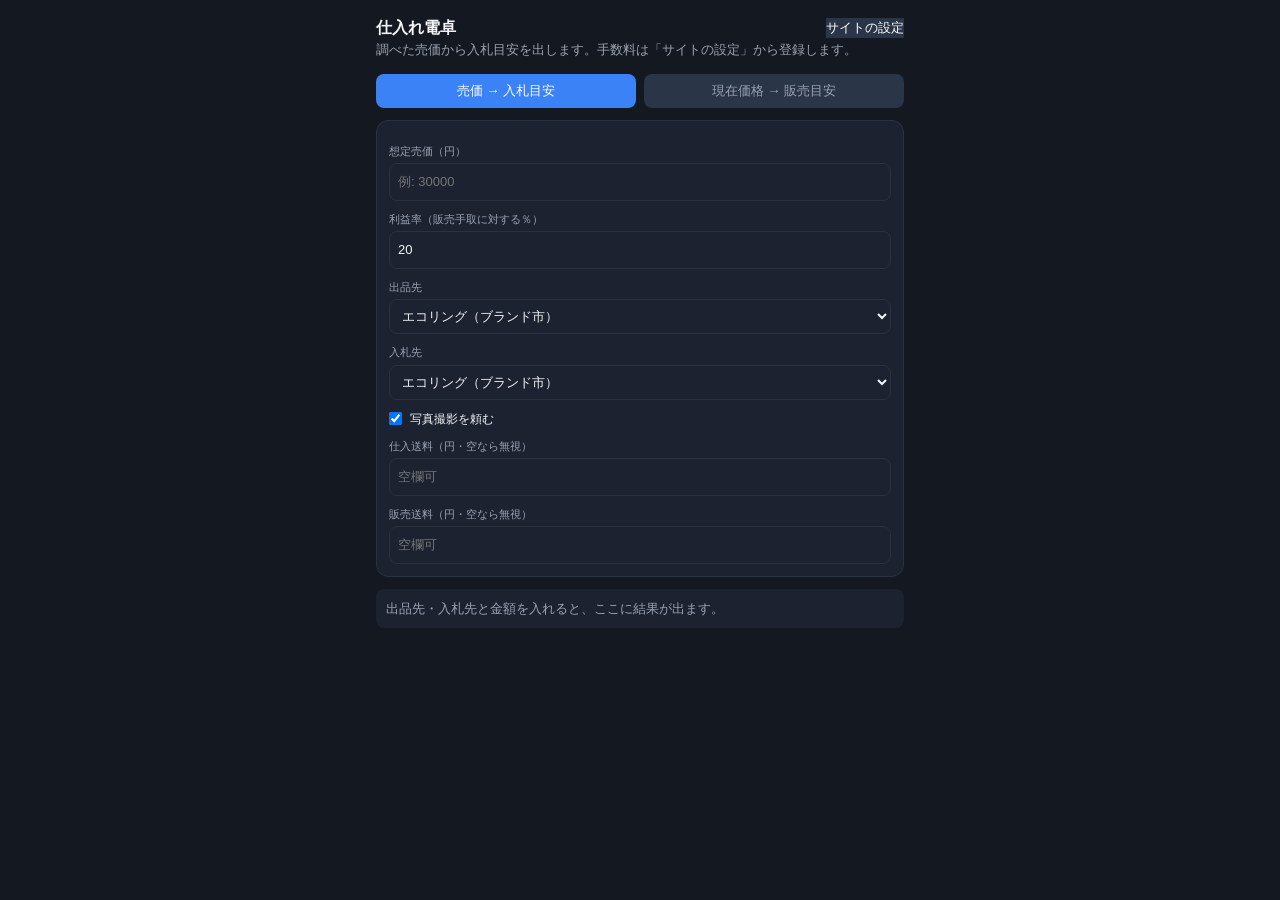
==== index.html @ 038f5865 "Add sourcing calculator for phones. Co-authored-by: Cursor <cursoragent@cursor.com>" ====
<!DOCTYPE html>
<html lang="ja">
<head>
  <meta charset="UTF-8">
  <meta name="viewport" content="width=device-width, initial-scale=1, viewport-fit=cover">
  <meta name="theme-color" content="#141820">
  <meta name="apple-mobile-web-app-capable" content="yes">
  <meta name="apple-mobile-web-app-title" content="仕入れ電卓">
  <title>仕入れ電卓</title>
  <link rel="stylesheet" href="sidepanel.css">
  <link rel="manifest" href="site.webmanifest">
  <link rel="icon" href="icons/48.png">
  <link rel="apple-touch-icon" href="icons/128.png">
</head>
<body>
  <header>
    <div class="title-row">
      <h1>仕入れ電卓</h1>
      <a id="openSettings" class="secondary" href="options.html">サイトの設定</a>
    </div>
    <p>調べた売価から入札目安を出します。手数料は「サイトの設定」から登録します。</p>
  </header>

  <div class="modes" role="tablist">
    <button type="button" id="modeBid" class="mode on">売価 → 入札目安</button>
    <button type="button" id="modeSale" class="mode">現在価格 → 販売目安</button>
  </div>

  <section class="panel">
    <div id="saleFields">
      <label for="salePrice">想定売価（円）</label>
      <input id="salePrice" inputmode="numeric" placeholder="例: 30000">
    </div>
    <div id="bidFields" hidden>
      <label for="bidPrice">現在価格／入札予定額（円）</label>
      <input id="bidPrice" inputmode="numeric" placeholder="例: 8000">
    </div>

    <label for="profitRate">利益率（販売手取に対する％）</label>
    <input id="profitRate" inputmode="decimal" value="20">

    <label for="sellSite">出品先</label>
    <select id="sellSite"></select>

    <label for="buySite">入札先</label>
    <select id="buySite"></select>

    <label class="check">
      <input type="checkbox" id="photo" checked>
      写真撮影を頼む
    </label>

    <label for="buyShip">仕入送料（円・空なら無視）</label>
    <input id="buyShip" inputmode="numeric" placeholder="空欄可">

    <label for="sellShip">販売送料（円・空なら無視）</label>
    <input id="sellShip" inputmode="numeric" placeholder="空欄可">
  </section>

  <section id="status" class="status idle">出品先・入札先を選び、金額を入れて計算してください。</section>

  <section id="result" class="result" hidden>
    <div id="answer" class="answer"></div>
    <table class="lines">
      <tbody id="lines"></tbody>
    </table>
  </section>

  <script src="calc.js"></script>
  <script src="store.js"></script>
  <script src="sidepanel.js"></script>
</body>
</html>
---- sidepanel.css ----
:root {
  --bg: #141820;
  --card: #1c2230;
  --line: #2a3140;
  --text: #f3f4f6;
  --muted: #9aa3b2;
  --accent: #3b82f6;
}

* { box-sizing: border-box; }

html { -webkit-text-size-adjust: 100%; }

body {
  margin: 0;
  min-height: 100vh;
  background: var(--bg);
  color: var(--text);
  font: 13px/1.5 "Segoe UI", "Hiragino Sans", "Noto Sans JP", sans-serif;
  padding: 16px;
}

body.web:not(.page) {
  max-width: 560px;
  margin: 0 auto;
}

h1 { font-size: 16px; margin: 0 0 6px; }
.title-row { display: flex; align-items: center; justify-content: space-between; gap: 8px; }
.title-row h1 { margin: 0; }
.title-row button { flex: 0; white-space: nowrap; }

.page { max-width: 720px; margin: 0 auto; }
.back-link {
  color: #93c5fd;
  text-decoration: none;
  font-size: 13px;
  white-space: nowrap;
}
.toolbar { margin-top: 12px; }
.toolbar button { width: auto; flex: 0; margin: 8px 8px 0 0; }
.save-bar { position: sticky; bottom: 0; padding: 12px 0 8px; background: var(--bg); }
.save-bar .ok { min-height: 18px; font-size: 12px; color: #9aa3b2; margin: 8px 0 0; }
header p, .hint { color: var(--muted); margin: 0 0 14px; }
.hint { font-size: 11px; margin: 6px 0 10px; }

label {
  display: block;
  font-size: 11px;
  color: var(--muted);
  margin: 10px 0 4px;
}

input, select, textarea {
  width: 100%;
  border: 1px solid var(--line);
  background: var(--card);
  color: var(--text);
  border-radius: 8px;
  padding: 8px;
  font: inherit;
}

.row { display: flex; gap: 8px; margin-top: 12px; }

button {
  flex: 1;
  border: 0;
  border-radius: 8px;
  padding: 8px 10px;
  background: var(--accent);
  color: white;
  cursor: pointer;
}

button.secondary,
a.secondary {
  background: #2a3548;
  color: #fff;
  text-decoration: none;
  display: inline-flex;
  align-items: center;
  justify-content: center;
}
button.danger { background: #5a2d32; flex: 0; }
button.small { flex: 0; padding: 4px 8px; font-size: 11px; }

.modes { display: flex; gap: 8px; margin-bottom: 12px; }
.mode {
  background: #2a3548;
  color: var(--muted);
}
.mode.on { background: var(--accent); color: #fff; }

.panel, .result, .site {
  background: var(--card);
  border: 1px solid var(--line);
  border-radius: 12px;
  padding: 12px;
  margin-bottom: 12px;
}

.check {
  display: flex;
  align-items: center;
  gap: 8px;
  color: var(--text);
  font-size: 12px;
  margin: 10px 0 0;
}
.check input { width: auto; margin: 0; }

.status {
  padding: 10px;
  border-radius: 8px;
  background: var(--card);
  color: var(--muted);
  margin-bottom: 12px;
}
.status.error { color: #f0a0a0; }
.status.warn { color: #e2c36b; }

.answer {
  font-size: 18px;
  font-weight: 700;
  margin-bottom: 10px;
}
.answer small {
  display: block;
  font-size: 12px;
  font-weight: 400;
  color: var(--muted);
  margin-top: 4px;
}

.lines { width: 100%; border-collapse: collapse; }
.lines td { padding: 4px 0; border-bottom: 1px solid var(--line); vertical-align: top; }
.lines td:last-child { text-align: right; font-variant-numeric: tabular-nums; white-space: nowrap; }
.lines .note { display: block; font-size: 10px; color: var(--muted); }
.lines tr.total td { font-weight: 700; border-bottom: 0; padding-top: 8px; }

.settings { color: var(--muted); }
.settings summary { cursor: pointer; margin-bottom: 8px; color: var(--text); }

.site h3 {
  margin: 0 0 8px;
  font-size: 13px;
  color: var(--text);
}
.site-head { display: flex; gap: 8px; align-items: center; }
.site-head input { flex: 1; }

.fee-block { margin-top: 12px; }
.fee-block h4 {
  margin: 0 0 6px;
  font-size: 12px;
  color: var(--text);
}

.fee-row {
  border: 1px solid var(--line);
  border-radius: 8px;
  padding: 8px;
  margin-bottom: 8px;
  background: #161b26;
}

.inline {
  display: flex;
  gap: 6px;
  align-items: center;
  margin-top: 6px;
}
.inline input { flex: 1; min-width: 0; }
.inline span { color: var(--muted); font-size: 11px; flex-shrink: 0; }

.band { margin-top: 6px; padding-top: 6px; border-top: 1px solid var(--line); }

@media (max-width: 640px) {
  body {
    padding: 12px;
    padding-bottom: max(16px, env(safe-area-inset-bottom));
  }
  input, select, button, a.secondary {
    min-height: 44px;
    font-size: 16px;
  }
  button.small { min-height: 36px; }
  .inline { flex-wrap: wrap; }
  .title-row { align-items: flex-start; }
}
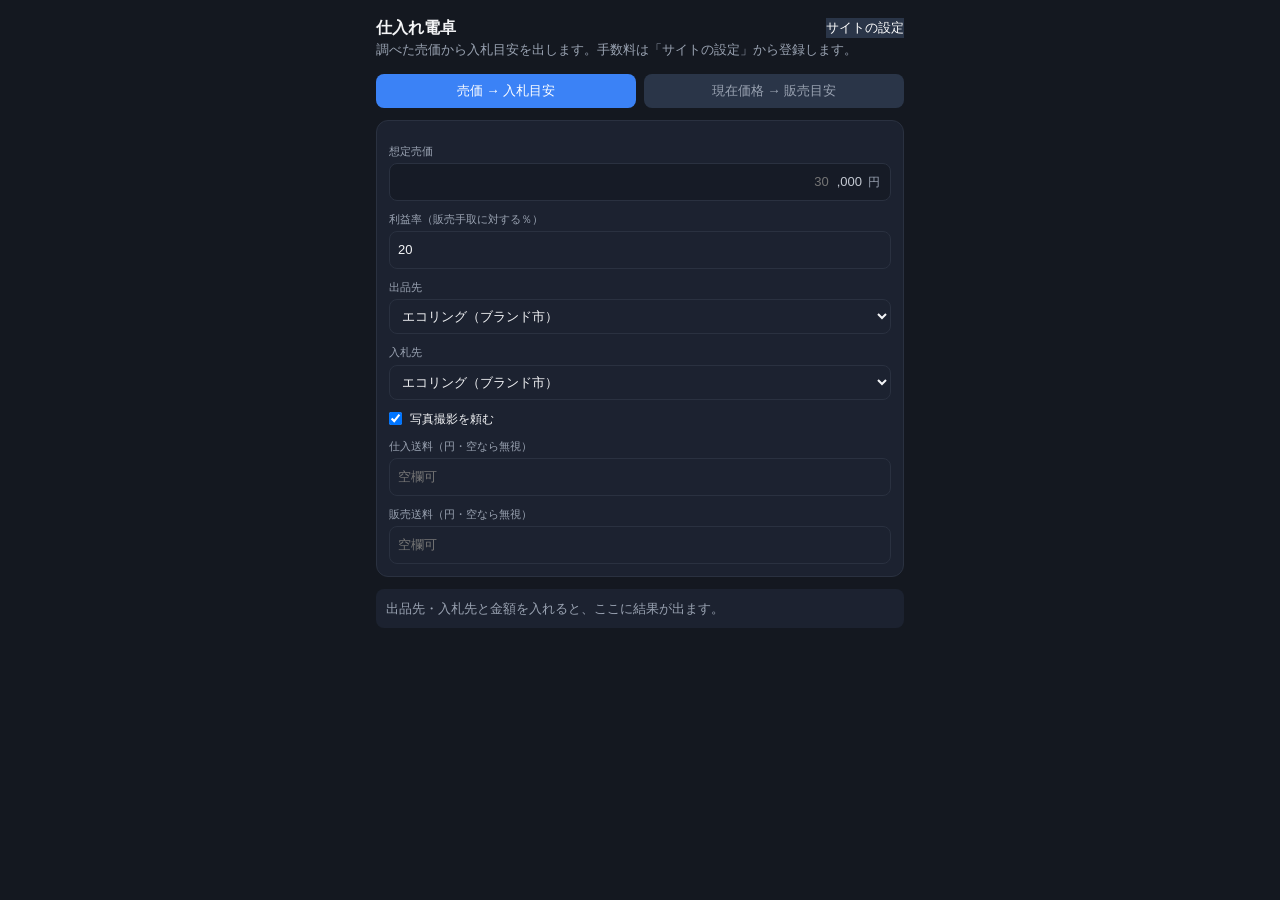
==== commit a490b2a6: "Show sale price in thousand-yen units for faster phone input. Co-authored-by: Cursor <cursoragent@cu" ====
--- a/index.html
+++ b/index.html
@@ -4,13 +4,14 @@
   <meta charset="UTF-8">
   <meta name="viewport" content="width=device-width, initial-scale=1, viewport-fit=cover">
   <meta name="theme-color" content="#141820">
+  <meta name="mobile-web-app-capable" content="yes">
   <meta name="apple-mobile-web-app-capable" content="yes">
   <meta name="apple-mobile-web-app-title" content="仕入れ電卓">
   <title>仕入れ電卓</title>
   <link rel="stylesheet" href="sidepanel.css">
   <link rel="manifest" href="site.webmanifest">
-  <link rel="icon" href="icons/48.png">
-  <link rel="apple-touch-icon" href="icons/128.png">
+  <link rel="icon" href="icons/192.png">
+  <link rel="apple-touch-icon" href="icons/180.png">
 </head>
 <body>
   <header>
@@ -28,8 +29,11 @@
 
   <section class="panel">
     <div id="saleFields">
-      <label for="salePrice">想定売価（円）</label>
-      <input id="salePrice" inputmode="numeric" placeholder="例: 30000">
+      <label for="salePrice">想定売価</label>
+      <div class="yen-kilo">
+        <input id="salePrice" inputmode="numeric" placeholder="30">
+        <span class="yen-kilo-suffix" aria-hidden="true"><span class="zeros">,000</span><span class="unit">円</span></span>
+      </div>
     </div>
     <div id="bidFields" hidden>
       <label for="bidPrice">現在価格／入札予定額（円）</label>
--- a/sidepanel.css
+++ b/sidepanel.css
@@ -61,6 +61,47 @@
   font: inherit;
 }
 
+.yen-kilo {
+  display: flex;
+  align-items: center;
+  width: 100%;
+  background: #161b26;
+  border: 1px solid var(--line);
+  border-radius: 8px;
+}
+.yen-kilo:focus-within {
+  border-color: var(--accent);
+}
+.yen-kilo input {
+  width: auto;
+  flex: 1;
+  min-width: 0;
+  border: 0;
+  background: transparent;
+  border-radius: 8px;
+  text-align: right;
+  font-variant-numeric: tabular-nums;
+}
+.yen-kilo input:focus {
+  outline: none;
+}
+.yen-kilo-suffix {
+  display: flex;
+  align-items: baseline;
+  gap: 6px;
+  padding: 0 10px 0 0;
+  background: none;
+  border: 0;
+  color: #c5cad3;
+  font-variant-numeric: tabular-nums;
+  white-space: nowrap;
+  pointer-events: none;
+}
+.yen-kilo-suffix .unit {
+  font-size: 12px;
+  color: var(--muted);
+}
+
 .row { display: flex; gap: 8px; margin-top: 12px; }
 
 button {
@@ -181,10 +222,11 @@
     padding: 12px;
     padding-bottom: max(16px, env(safe-area-inset-bottom));
   }
-  input, select, button, a.secondary {
+  input, select, button, a.secondary, .yen-kilo {
     min-height: 44px;
     font-size: 16px;
   }
+  .yen-kilo-suffix .unit { font-size: 13px; }
   button.small { min-height: 36px; }
   .inline { flex-wrap: wrap; }
   .title-row { align-items: flex-start; }
